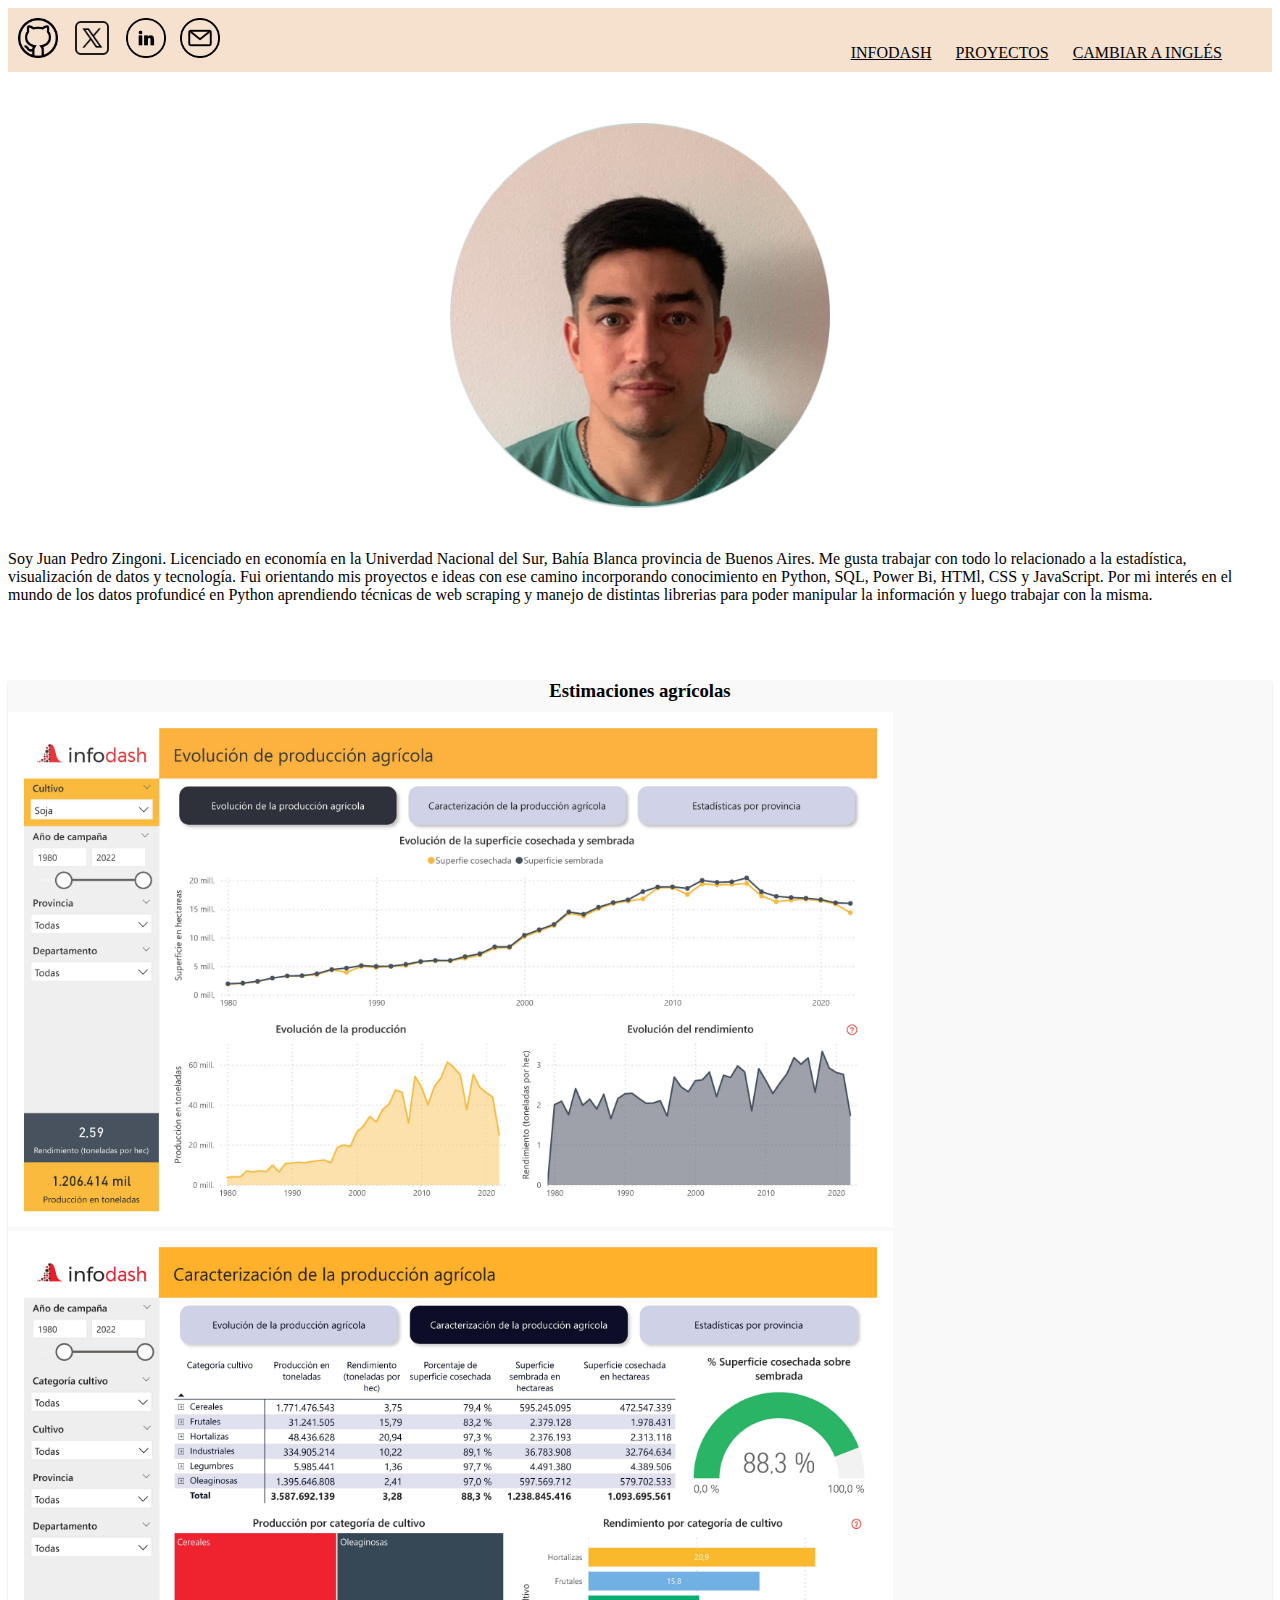
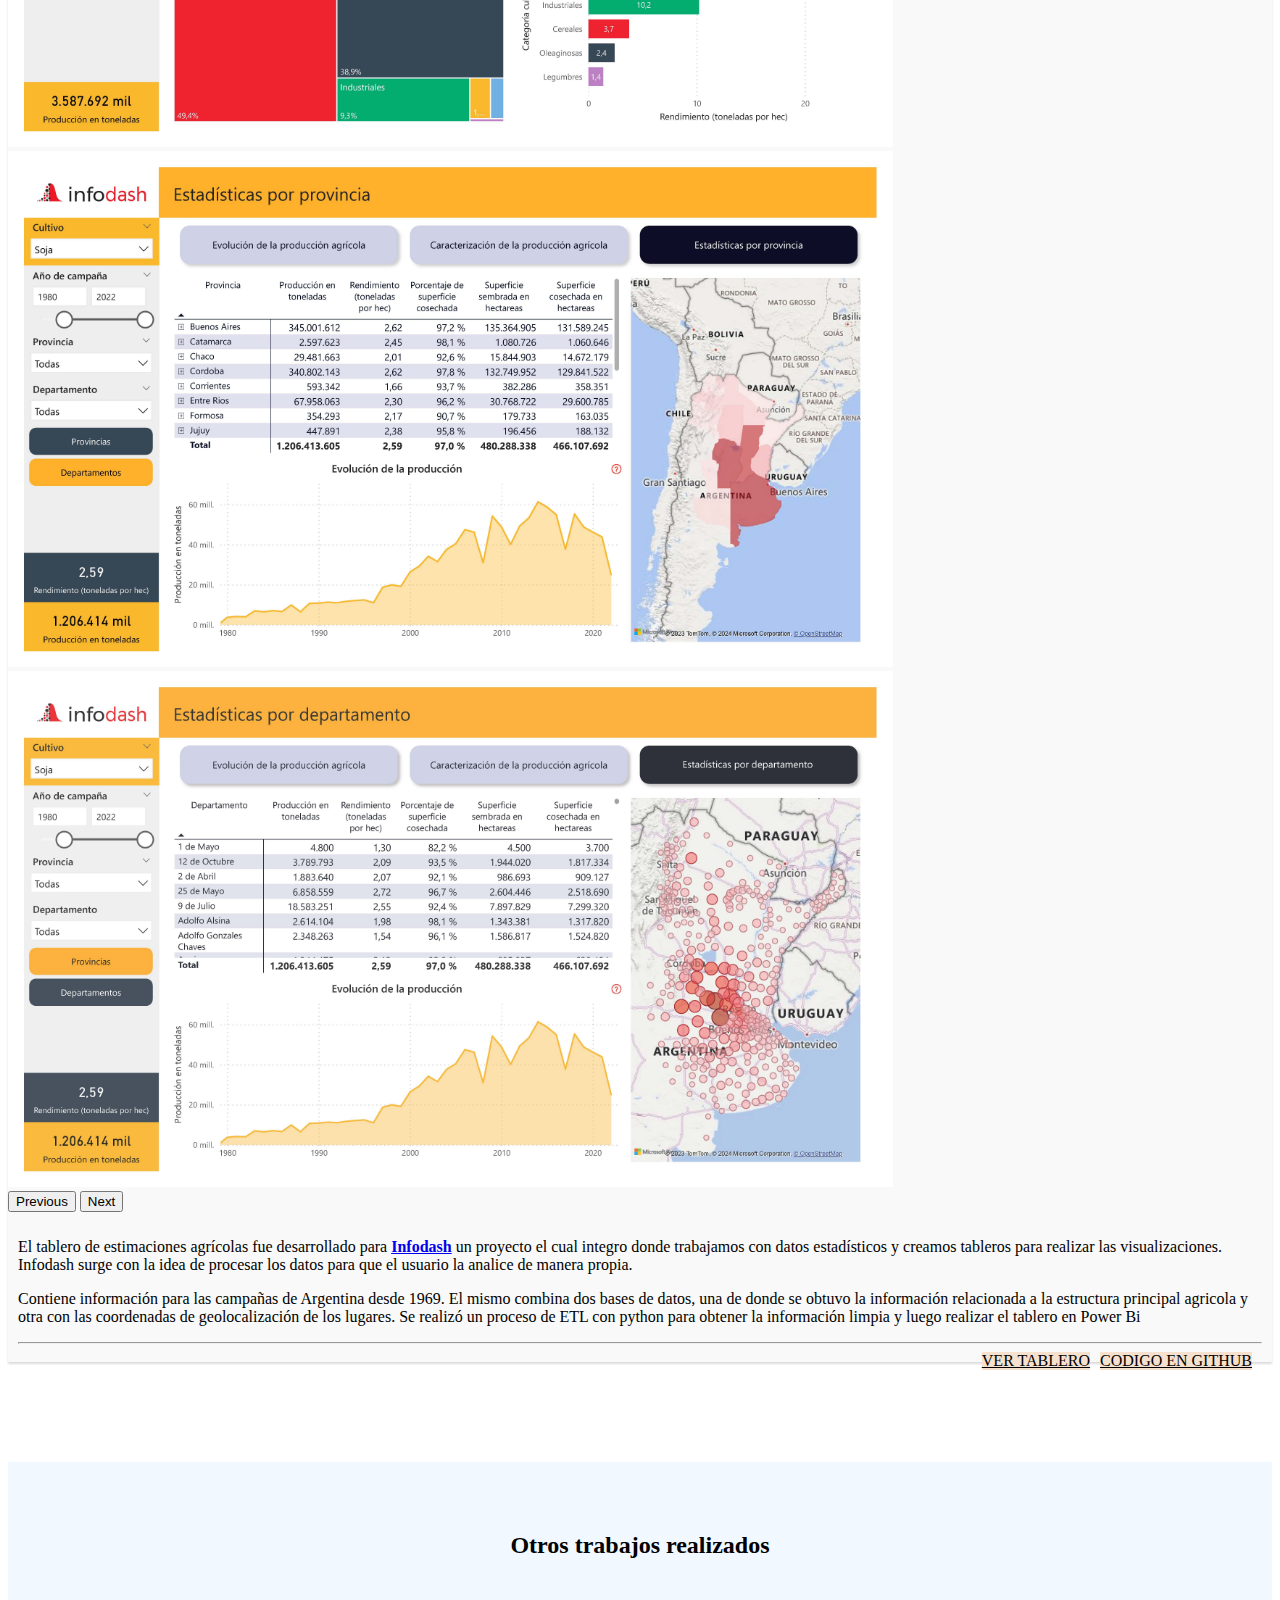
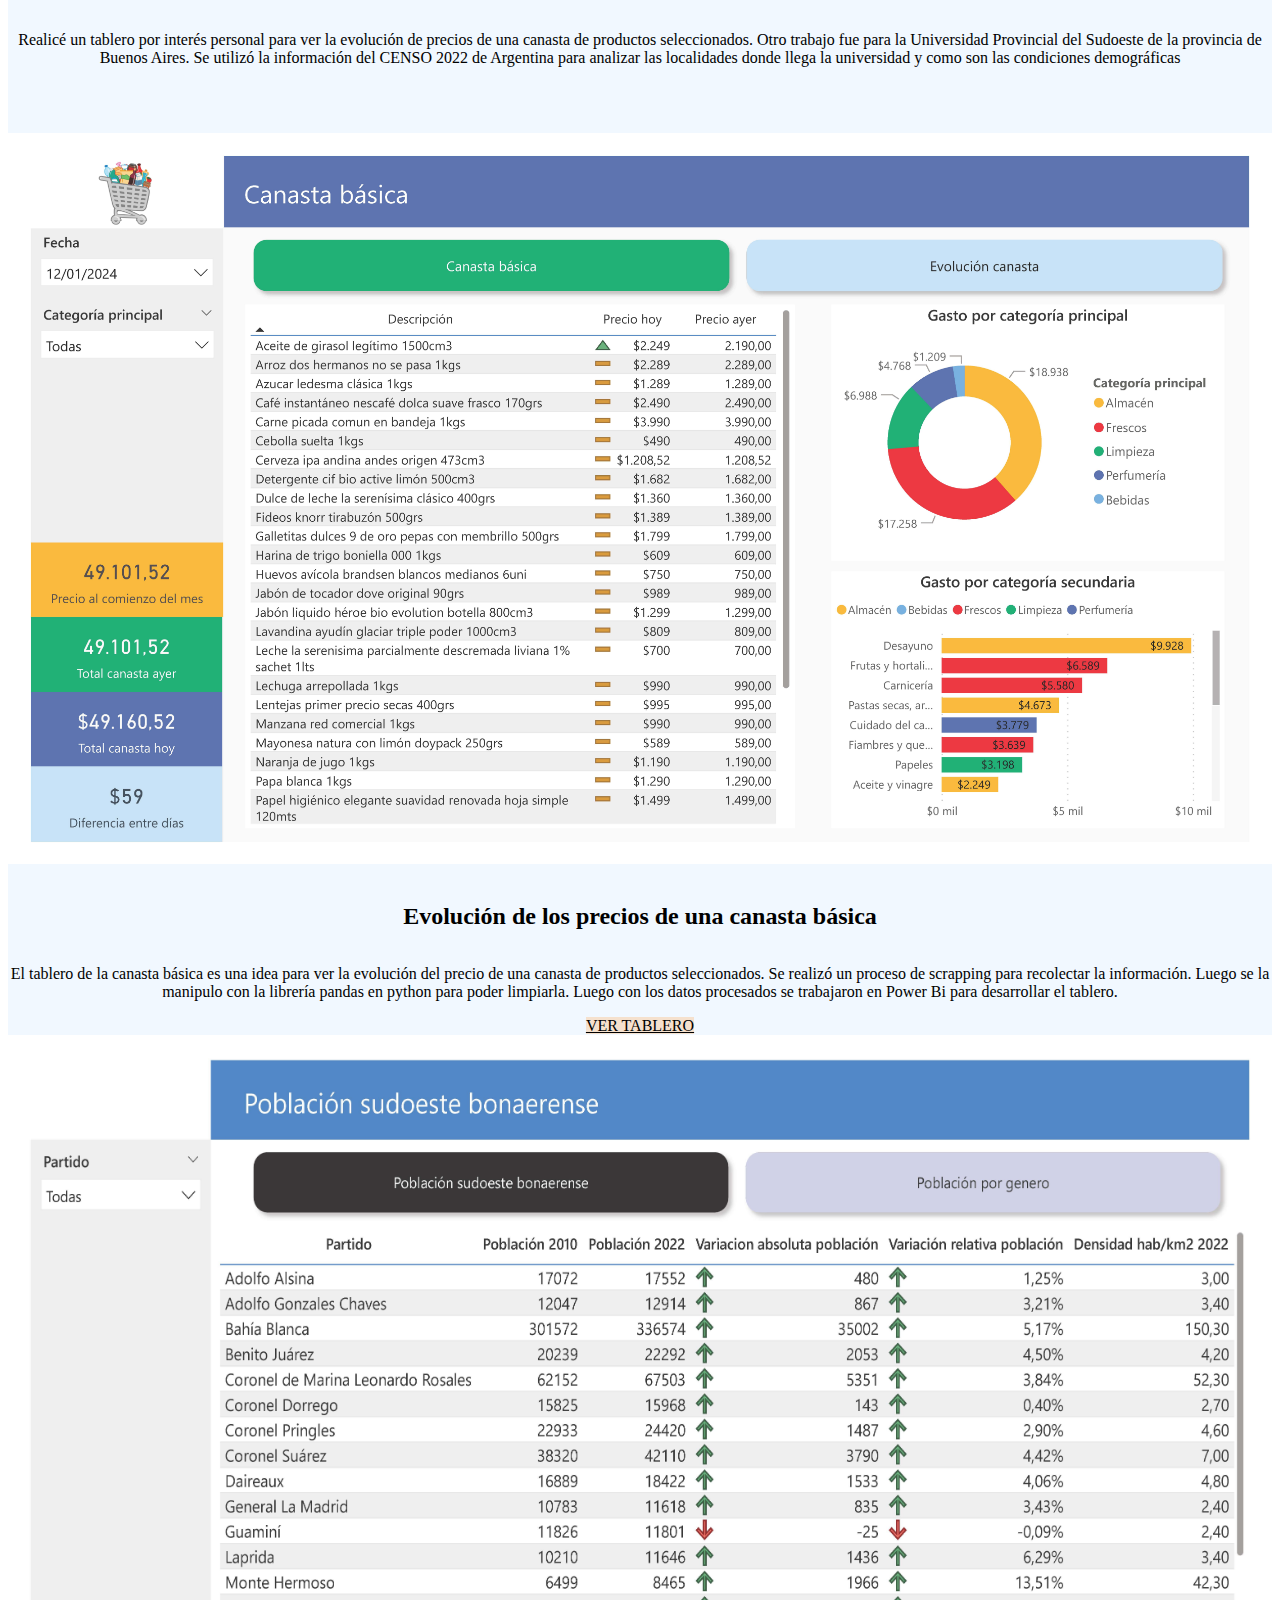
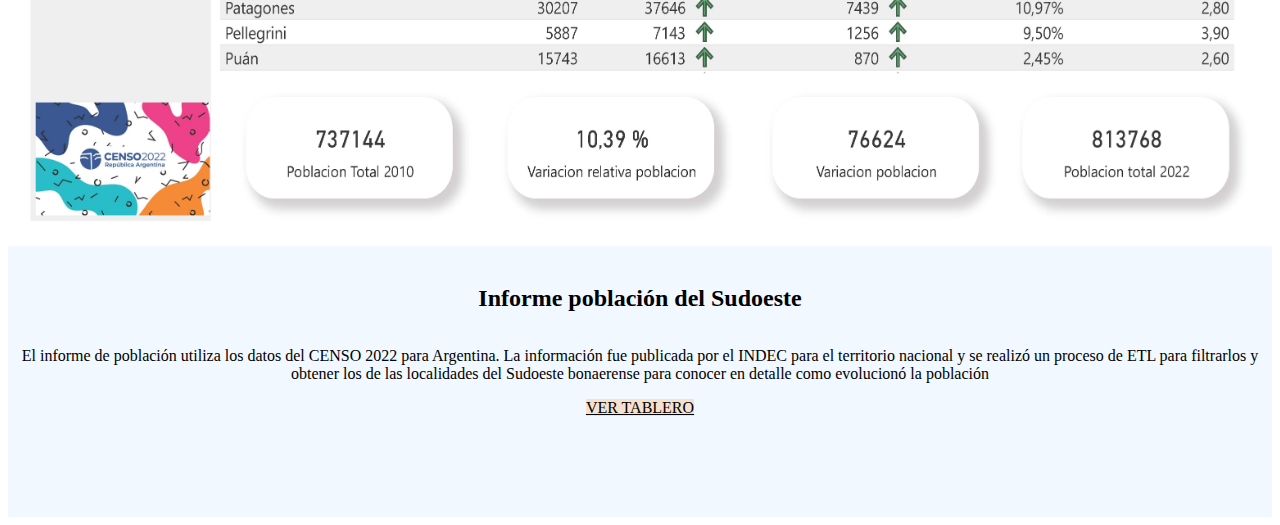
==== index_esp.html @ 74a15a11 "Add files via upload" ====
<!DOCTYPE html>
<html lang="es" id="espanol">
<head>
    <!-- Google tag (gtag.js) -->
    <script async src="https://www.googletagmanager.com/gtag/js?id=G-G495W50SDV"></script>
    <script>
        window.dataLayer = window.dataLayer || [];
        function gtag(){dataLayer.push(arguments);}
        gtag('js', new Date());
        gtag('config', 'G-G495W50SDV');
    </script>
    <meta charset="UTF-8">
    <meta http-equiv="X-UA-Compatible" content="IE=edge">
    <meta name="viewport" content="width=device-width, initial-scale=1.0, shrink-to-fit=no">
    <title>Portfolio personal</title>
    <!-- Se agrega un icono a la pestaña del navegador -->
    <link rel="shortcut icon" href="/images/wizards.png" sizes="32x32">
    <!-- metatags con información personal -->
    
    <meta name="description" content="Pagina personal"></meta>
    <meta name="keywords" content="html, css, portfolio, link tree">
    <meta name="author" content="Juan Pedro Zingoni. juanzingoni@gmail.com">
    <meta name="copyright" content="Página de contacto versión link tree para movil 2023">

    <!-- Metatags facebook -->

    <meta property="og:title" content="Página de contacto 2023">
    <meta property="og:description" content="Página de contacto versión para movil 2023">
    <meta property="og:type" content="Website">
    <meta property="og:image" content="/images/preview.png">
    <meta property="og:url" content="https://jpzingoni.github.io">

    <!-- Metatags Twitter -->
    <meta name= "twitter:card" content="summary_large_image">
    <meta name= "twitter:site" content="@jpzingoni">
    <meta name= "twitter:url" content="https://jpzingoni.github.io">
    <meta name= "twitter:title" content="Página de contacto 2023">
    <meta name= "twitter:description" content="Página de contacto personal para movil 2023">
    <meta name= "twitter:image" content="https://raw.githubusercontent.com/jpzingoni/jpzingoni.github.io/main/images/preview2.png">

    <link href="https://cdn.jsdelivr.net/npm/bootstrap@5.3.0-alpha1/dist/css/bootstrap.min.css" rel="stylesheet" integrity="sha384-GLhlTQ8iRABdZLl6O3oVMWSktQOp6b7In1Zl3/Jr59b6EGGoI1aFkw7cmDA6j6gD" crossorigin="anonymous">
    <link rel="stylesheet" href="https://cdnjs.cloudflare.com/ajax/libs/font-awesome/6.2.1/css/all.min.css" integrity="sha512-MV7K8+y+gLIBoVD59lQIYicR65iaqukzvf/nwasF0nqhPay5w/9lJmVM2hMDcnK1OnMGCdVK+iQrJ7lzPJQd1w==" crossorigin="anonymous" referrerpolicy="no-referrer" />

    <link rel="stylesheet" href="/css/style.css">
</head>
<body>

    <header>
        <nav>
            <a href="https://github.com/jpzingoni" target="_blank"><img src="images/github-icon.png" alt="github icon" class="logo"></a>
            <a href="https://twitter.com/JPZingoni" target="_blank"><img src="images/tw-icon.png" alt="twitter icon" class="logo"></a>
            <a href="https://www.linkedin.com/in/juan-pedro-zingoni/" target="_blank"><img src="images/ln-icon.png" alt="linkein icon" class="logo"></a>
            <a href="mailto:juanzingoni@gmail.com"> <img src="/images/email-icon.png" alt="email icon" class="logo"/> </a>
            <ul>
                <li><a href="https://infodash.org/" target="_blank">Infodash</a></li>
                <li><a href="#tableros">Proyectos</a></li>
                <li><a id="changelang">Cambiar a inglés</a></li>
            </ul>
        </nav>
    </header>
    <section class="descripcion espacios">
        <div class="container">
            <div>
                <div class="col-md-12 col-sm-6 centrado" id="profile-pic-container">
                    <img src="images/profilepic.png" class= "img-fluid" id="profile-pic"alt="profile-image">
                </div>
            </div>
            <div class="row">
                <div class="col-md-2"></div>
                    <div class="col-md-8">
                        <p>Soy Juan Pedro Zingoni. Licenciado en economía en la Univerdad Nacional del Sur, Bahía Blanca provincia de Buenos Aires. Me gusta trabajar con todo lo relacionado a la estadística, visualización de datos y tecnología. Fui orientando mis proyectos e ideas con ese camino incorporando conocimiento en Python, SQL, Power Bi, HTMl, CSS y JavaScript. Por mi interés en el mundo de los datos profundicé en Python aprendiendo técnicas de web scraping y manejo de distintas librerias para poder manipular la información y luego trabajar con la misma.</p>
                    </div>
            </div>
            <div class="row espacios">
                <div class="col">
                    <div class="card">
                        <h3 id="titulo-tablero">Estimaciones agrícolas</h3>
                        <div id="carouselExample" class="carousel slide">
                            <div class="carousel-inner">
                                <div class="carousel-item active text-center">
                                    <img src="/images/estimacionesAgricolas_01.jpg" class="pico img-fluid mx-auto" alt="dashboard preview agriculture 01">
                                </div>
                                <div class="carousel-item text-center">
                                    <img src="/images/estimacionesAgricolas_02.jpg" class=" img-fluid mx-auto pico" alt="dashboard preview agriculture 02">
                                </div>
                                <div class="carousel-item text-center">
                                    <img src="/images/estimacionesAgricolas_03.jpg" class=" img-fluid mx-auto pico" alt="dashboard preview agriculture 03">
                                </div>
                                <div class="carousel-item text-center">
                                    <img src="/images/estimacionesAgricolas_04.jpg" class=" img-fluid mx-auto pico" alt="dashboard preview agriculture 03">
                                </div>
                            </div>
                            <button class="carousel-control-prev control-carrusel" type="button" data-bs-target="#carouselExample" data-bs-slide="prev">
                                <span class="carousel-control-prev-icon" aria-hidden="true"></span>
                                <span class="visually-hidden">Previous</span>
                            </button>
                            <button class="carousel-control-next control-carrusel" type="button" data-bs-target="#carouselExample" data-bs-slide="next">
                                <span class="carousel-control-next-icon" aria-hidden="true"></span>
                                <span class="visually-hidden">Next</span>
                            </button>
                        </div>
                        <div class="content">
                            <p>El tablero de estimaciones agrícolas fue desarrollado para <a href="https://infodash.org/" target="_blank"><b>Infodash</b></a> un proyecto el cual integro donde trabajamos con datos estadísticos y creamos tableros para realizar las visualizaciones. Infodash surge con la idea de procesar los datos para que el usuario la analice de manera propia.
                            </p>
                            <p>Contiene información para las campañas de Argentina desde 1969. El mismo combina dos bases de datos, una de donde se obtuvo la información relacionada a la estructura principal agricola y otra con las coordenadas de geolocalización de los lugares. Se realizó un proceso de ETL con python para obtener la información limpia y luego realizar el tablero en Power Bi</p>
                            <hr>
                            <a href="https://github.com/jpzingoni/ETL-para-datos-de-agricultura" class="btn btn-primary" target="_blank">CODIGO EN GITHUB</a>
                            <a href="https://app.powerbi.com/view?r=eyJrIjoiYjM2OWFhYTktZmNjYS00YzhhLTg3ZDEtOGU4ZTc5Njc4MGZmIiwidCI6IjMyZjlmODNkLTA2ODMtNDVkMC1hZDE3LTdjMGI5MTNhZmNiOCJ9" target="_blank" class="btn btn-primary">VER TABLERO</a>
                        </div>
                    </div>
                </div>
            </div>
        </div>
    </section>

    <section id="trabajos-realizados" >
        <div class="container espacios" id="tableros">
            <div class="row">
                <div class="col-md-2"></div>
                <div class="col-md-8 centrado">
                    <h2>Otros trabajos realizados</h2>
                    <br>
                    <br>
                    <p>Realicé un tablero por interés personal para ver la evolución de precios de una canasta de productos seleccionados. Otro trabajo fue para la Universidad Provincial del Sudoeste de la provincia de Buenos Aires. Se utilizó la información del CENSO 2022 de Argentina para analizar las localidades donde llega la universidad y como son las condiciones demográficas</p>
                </div>
            </div>
            <div class="row espacios frases centrado align-items-center align-items-md-start">
                <div class="col-md-6 mb-4">
                    <img src="/images/canasta_basica.jpg" class="upso">
                    <h2>Evolución de los precios de una canasta básica</h2>
                    <p>El tablero de la canasta básica es una idea para ver la evolución del precio de una canasta de productos seleccionados. Se realizó un proceso de scrapping para recolectar la información. Luego se la manipulo con la librería pandas en python para poder limpiarla. Luego con los datos procesados se trabajaron en Power Bi para desarrollar el tablero.</p>
                    <a href="https://app.powerbi.com/view?r=eyJrIjoiZjkyMjk2ZGYtYWIwOS00ZmZmLTkyNmQtZGRhNWE1NGI5NDMwIiwidCI6IjMyZjlmODNkLTA2ODMtNDVkMC1hZDE3LTdjMGI5MTNhZmNiOCJ9" target="_blank" class="btn btn-primary">VER TABLERO</a>
                </div>
                <div class="col-md-6 mb-4">
                    <img src="/images/informe_censo.jpg" class="upso">
                    <h2>Informe población del Sudoeste</h2>
                    <p>El informe de población utiliza los datos del CENSO 2022 para Argentina. La información fue publicada por el INDEC para el territorio nacional y se realizó un proceso de ETL para filtrarlos y obtener los de las localidades del Sudoeste bonaerense para conocer en detalle como evolucionó la población </p>
                    <a href="https://app.powerbi.com/view?r=eyJrIjoiYmRkZGFjNDYtNmE4Ny00MzU0LWFjZDYtMjJhYzJkZGMxMjA0IiwidCI6IjMyZjlmODNkLTA2ODMtNDVkMC1hZDE3LTdjMGI5MTNhZmNiOCJ9" target="_blank" class="btn btn-primary">VER TABLERO</a>  
                </div>
            </div>
        </div>
    </section>


    <!-- <section>
        <div class="container" id="espacio-final">
        </div>
    </section> -->

    <script src="https://cdn.jsdelivr.net/npm/bootstrap@5.3.0-alpha1/dist/js/bootstrap.bundle.min.js" integrity="sha384-w76AqPfDkMBDXo30jS1Sgez6pr3x5MlQ1ZAGC+nuZB+EYdgRZgiwxhTBTkF7CXvN" crossorigin="anonymous"></script>
    <script src="src/sript.js"></script>
</body>
</html>
---- css/style.css ----
header{
    height: 64px;
    background-color: #f5e1ce;
    /* overflow: hidden; */
}

#logo-container{
    display: flex;
    width: 50%;
}
.logo{
    padding: 0px;
    width: 40px;
    margin-top: 10px;
    margin-left: 10px;
}

nav ul{
    float: right;
    margin-right: 20px;
    padding: 20px;
}

nav ul li{
    display: inline-block;
}

nav ul li a{
    padding: 10px;
    color: black;
    text-transform: uppercase !important;
    text-decoration: underline !important;
    cursor: pointer;
    
}

/* .splash{
    background: url(../images/moon-background.jpg) center center fixed;
    width: 100%;
    height: 100vh;
    background-size: cover;
    background-repeat: no-repeat;
}

.splash h1{
    background-color: black;
    color: aliceblue;
    display: inline-block;
    padding: 10px;
    font-size: 30px;
} */

.texto{
    margin-top: 40vh;
}

.centrado{
    text-align: center;
}

.espacios{
    padding-top: 50px;
    padding-bottom: 50px;
}

.splash .btn{
    background-color: #8BC34A;
    color: aliceblue;
}

#profile-pic-container{
    margin-bottom: 3%;
}

#profile-pic{
    width: 30%;
}

.card{
    background-color: #F9F9F9;
}

.content{
    padding: 10px;
}

#titulo-tablero{
    text-align: center;
    margin-top: 10px;
    margin-bottom: 10px;
}
.pic{
    display: flex;
    justify-content: center;
}

.pico{
    width: 70%;
    height: 45%;
}

.card{
    box-shadow: 0 2px 2px 0 rgba(0, 0, 0, 0.14)!important;
}

.card .btn{
    float: right;
    margin-right: 10px;
}

#trabajos-realizados{
    background-color: #f1f8ff;
}

#letritas i{
    color:#7C4DFF;
}

.btn-primary{
    color: black;
    background-color: #f5e1ce;
    border-color: #f5e1ce;
}

/* .pintadito{
    background-color: #999;
    padding: 2px;
    font-size: 30px;
    color: white;
} */

.frases i{
    font-size: 100px;
}

.frases h2{
    padding: 15px;
}

.d-block{
    height: 250px;
}

#espacio-final{
    padding-top: 20px;
    padding-bottom: 20px;
}

.carousel-control-prev-icon, .carousel-control-next-icon {
    filter: invert(100%);
}

.upso{
    width: 100%;
    height: 60%;
}
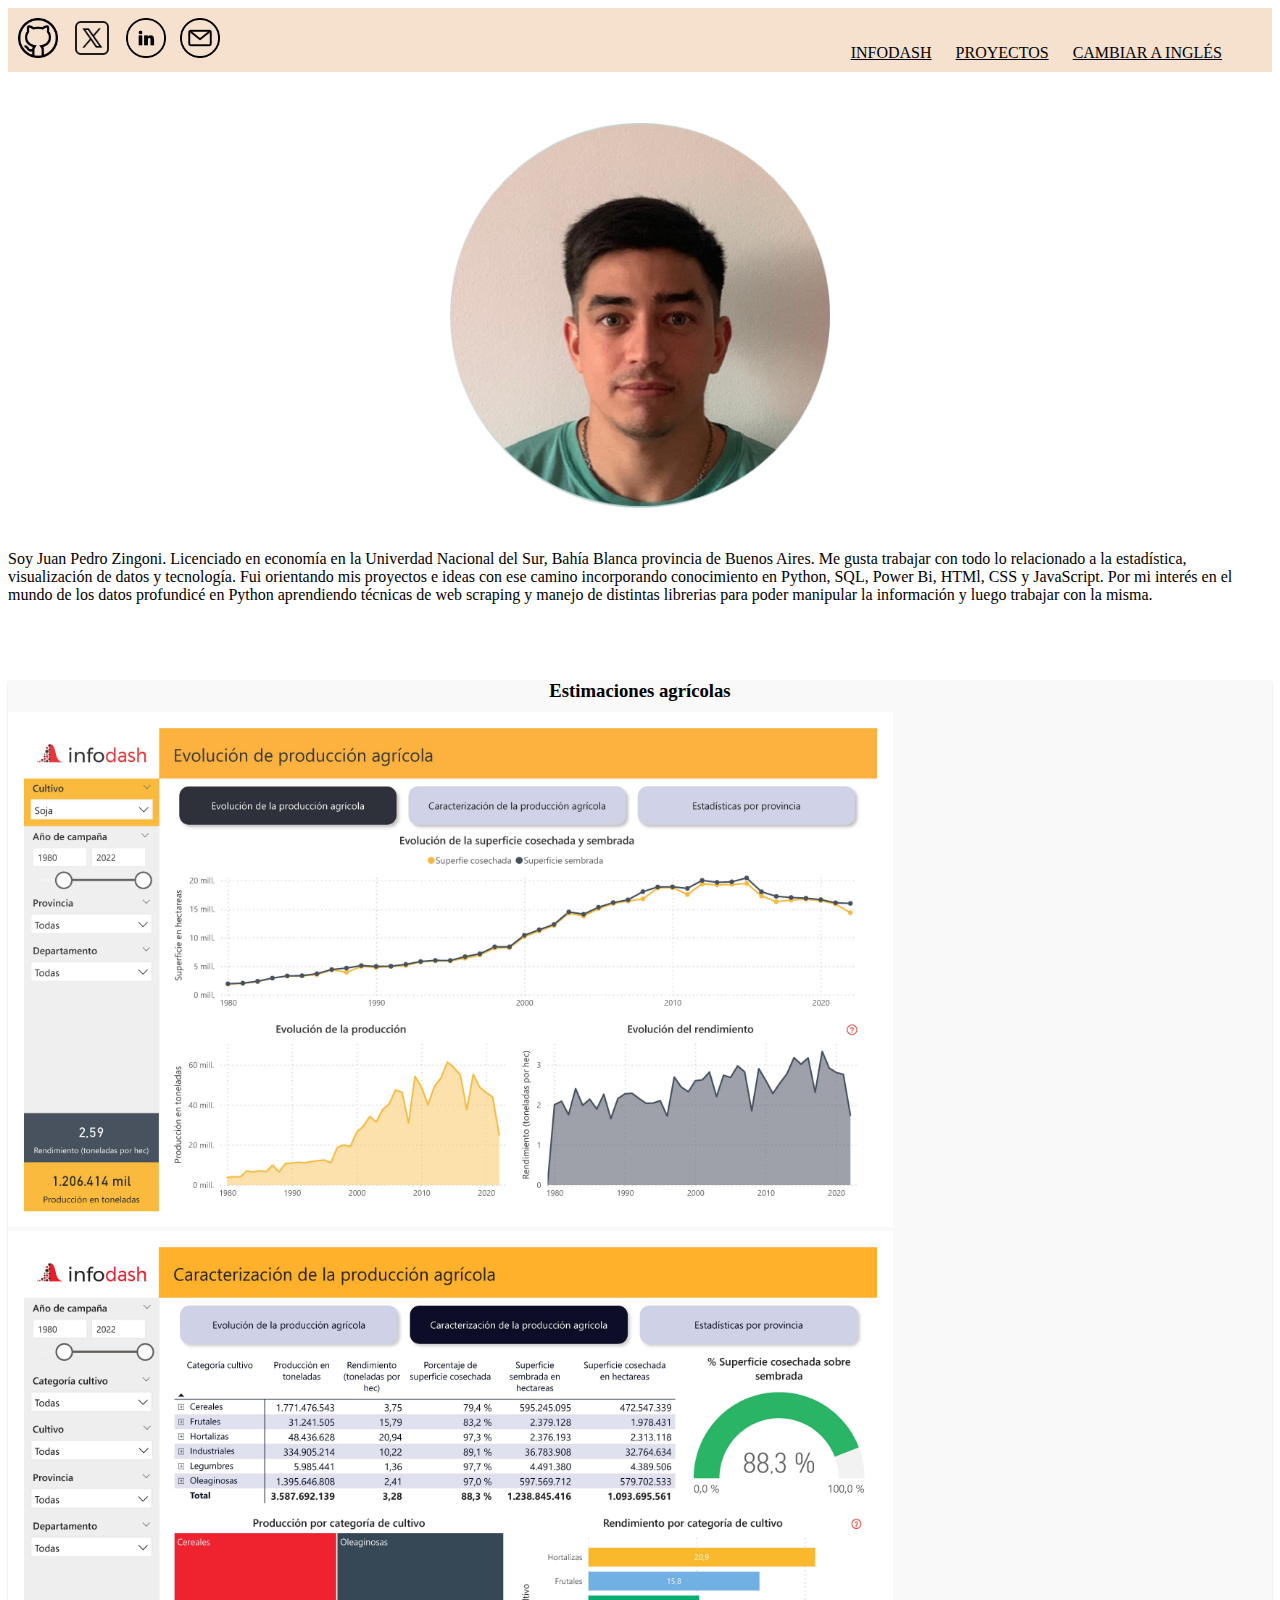
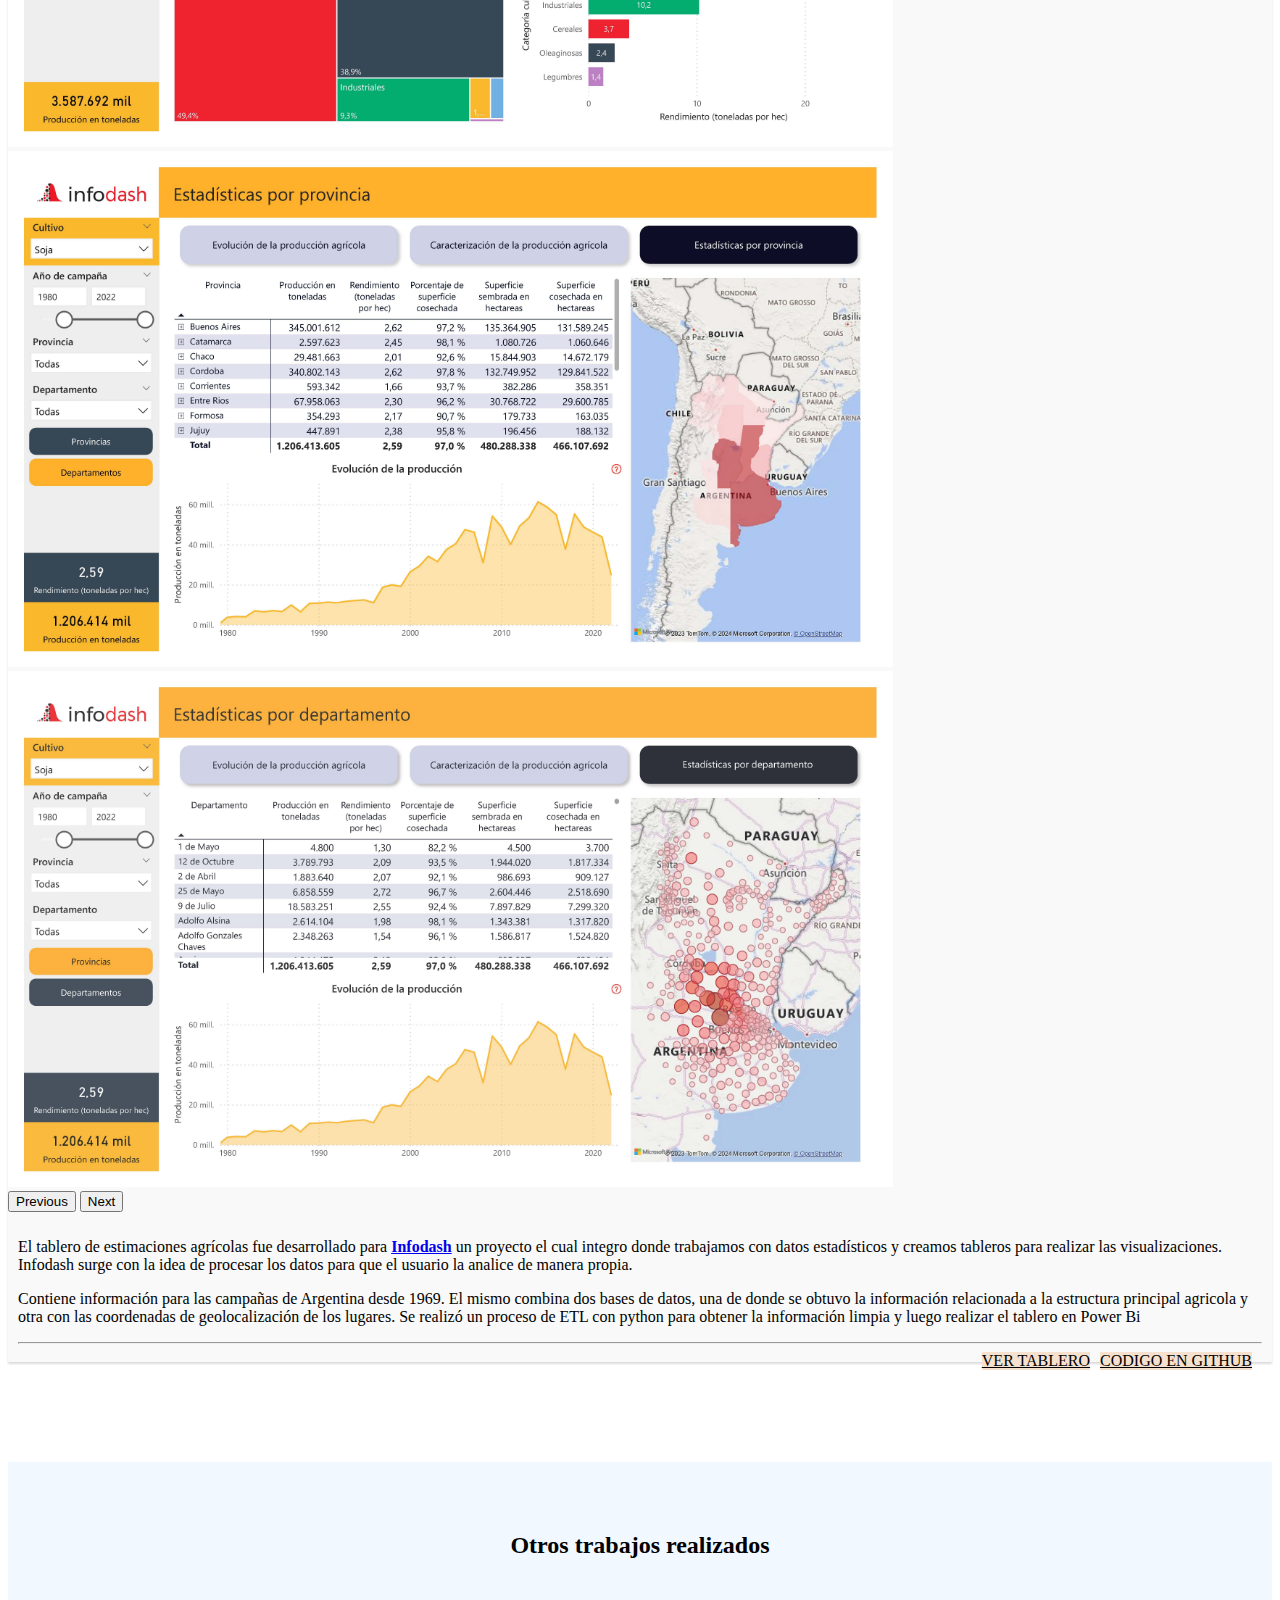
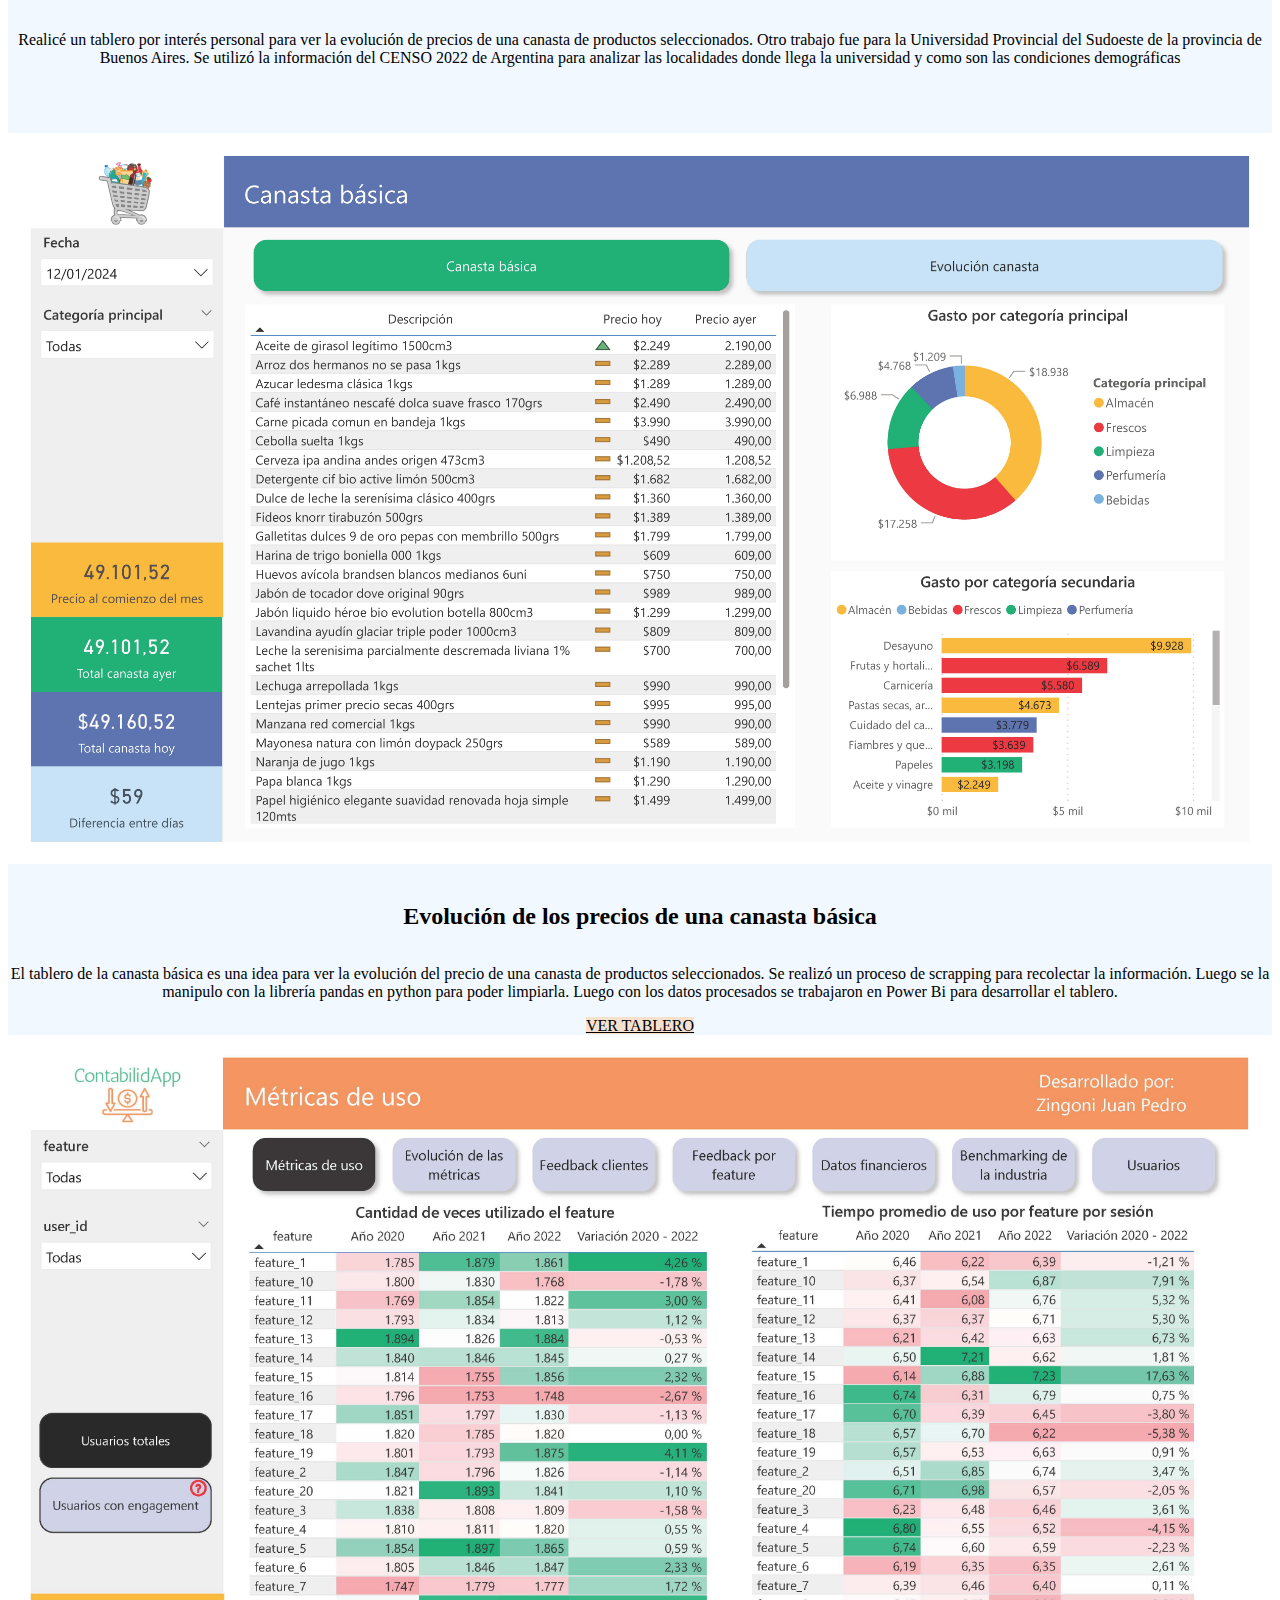
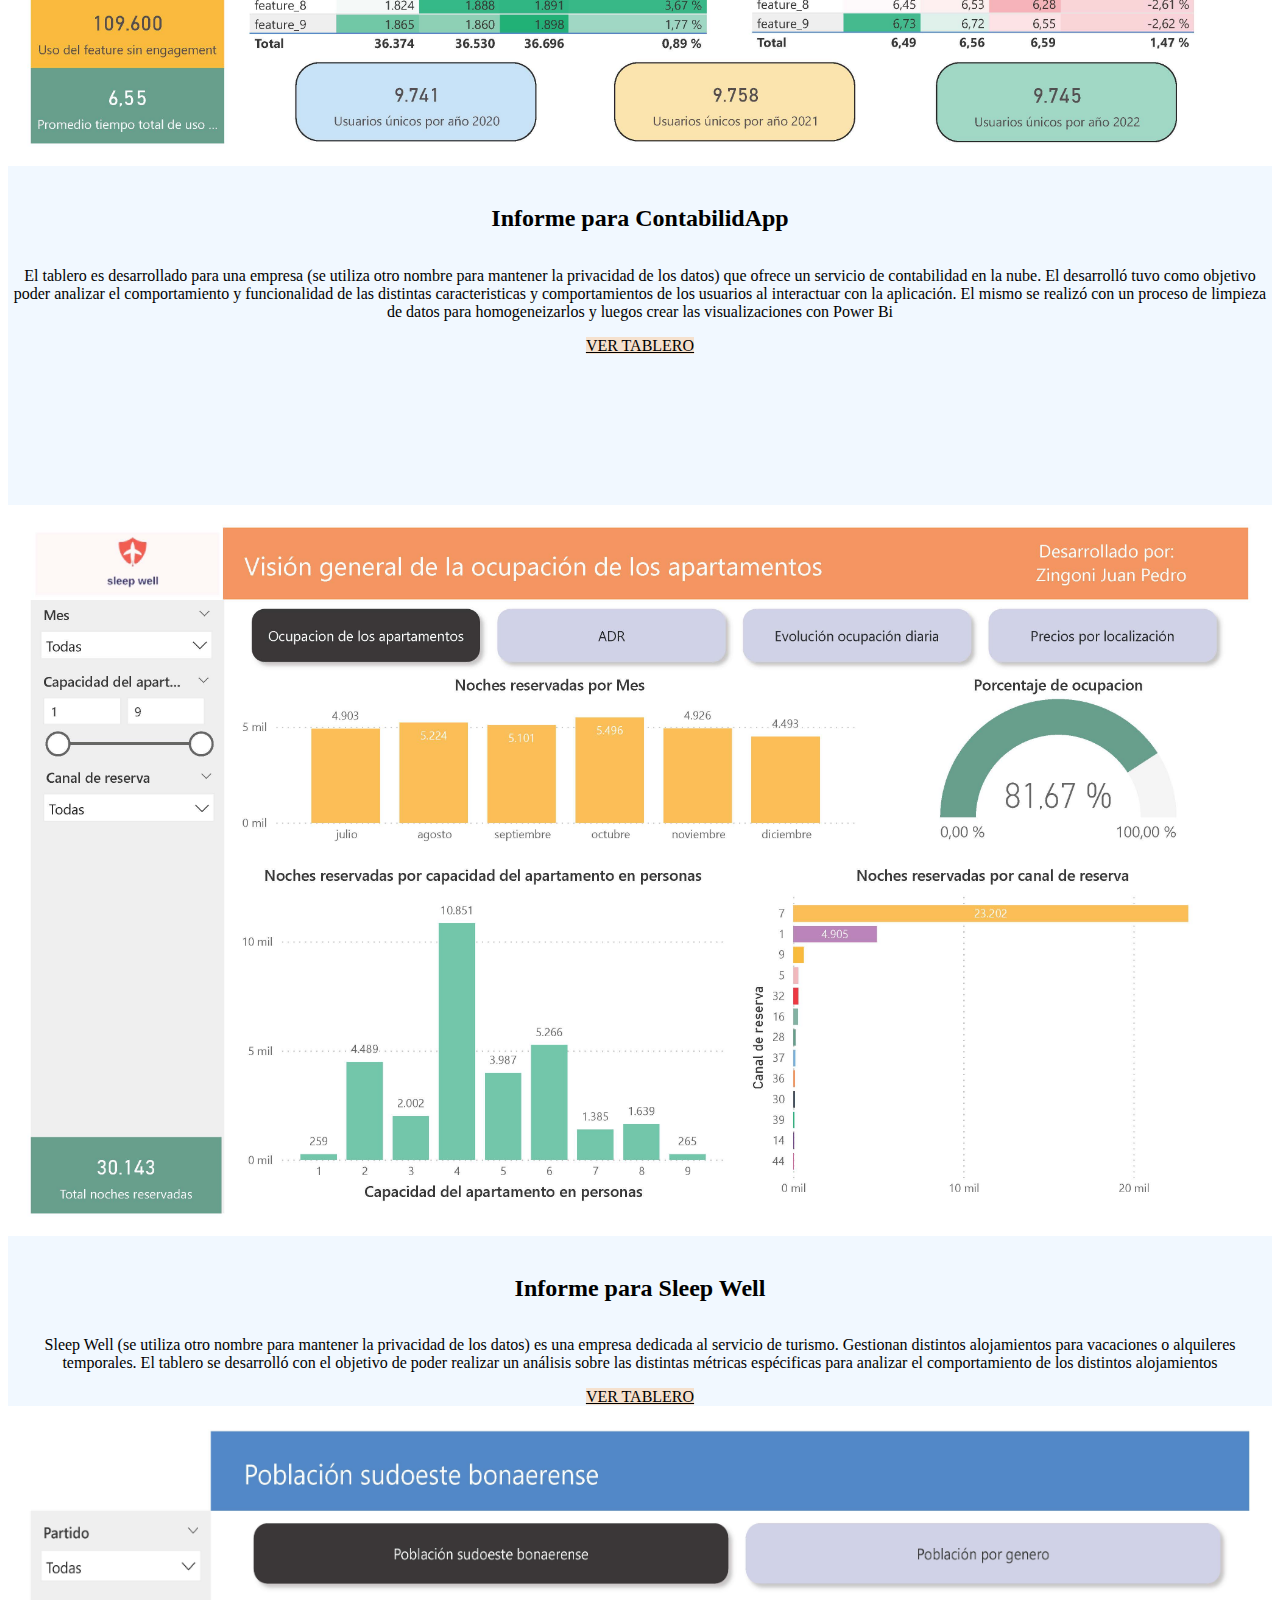
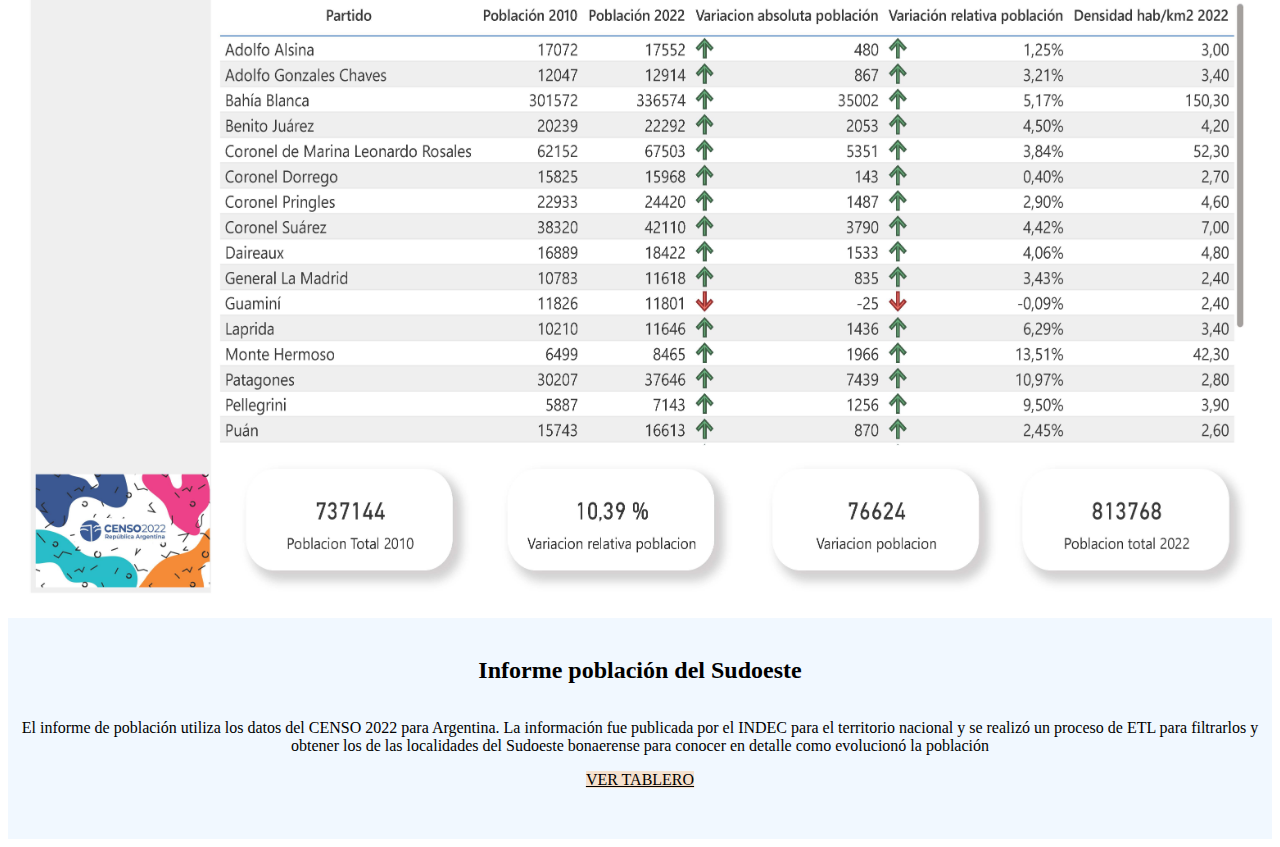
==== commit e5b5a5bd: "Se midifican tableros" ====
--- a/index_esp.html
+++ b/index_esp.html
@@ -132,6 +132,22 @@
                     <a href="https://app.powerbi.com/view?r=eyJrIjoiZjkyMjk2ZGYtYWIwOS00ZmZmLTkyNmQtZGRhNWE1NGI5NDMwIiwidCI6IjMyZjlmODNkLTA2ODMtNDVkMC1hZDE3LTdjMGI5MTNhZmNiOCJ9" target="_blank" class="btn btn-primary">VER TABLERO</a>
                 </div>
                 <div class="col-md-6 mb-4">
+                    <img src="/images/contabilidad_app.jpg" class="upso">
+                    <h2>Informe para ContabilidApp</h2>
+                    <p>El tablero es desarrollado para una empresa (se utiliza otro nombre para mantener la privacidad de los datos) que ofrece un servicio de contabilidad en la nube. El desarrolló tuvo como objetivo poder analizar el comportamiento y funcionalidad de las distintas caracteristicas y comportamientos de los usuarios al interactuar con la aplicación. El mismo se realizó con un proceso de limpieza de datos para homogeneizarlos y luegos crear las visualizaciones con Power Bi </p>
+                    <a href="https://app.powerbi.com/view?r=eyJrIjoiYTVjNGJkY2YtODNkOC00YTYzLTlkNzQtYzkzMWViYTMzZDdiIiwidCI6IjMyZjlmODNkLTA2ODMtNDVkMC1hZDE3LTdjMGI5MTNhZmNiOCJ9" target="_blank" class="btn btn-primary">VER TABLERO</a>  
+                </div>
+            </div>
+        </div>
+        <div class="container" id="tableros">
+            <div class="row espacios frases centrado align-items-center align-items-md-start">
+                <div class="col-md-6 mb-4">
+                    <img src="/images/informe_sleep_well.jpg" class="upso">
+                    <h2>Informe para Sleep Well</h2>
+                    <p>Sleep Well (se utiliza otro nombre para mantener la privacidad de los datos) es una empresa dedicada al servicio de turismo. Gestionan distintos alojamientos para vacaciones o alquileres temporales. El tablero se desarrolló con el objetivo de poder realizar un análisis sobre las distintas métricas espécificas para analizar el comportamiento de los distintos alojamientos</p>
+                    <a href="https://app.powerbi.com/view?r=eyJrIjoiZGMwNzQ4MTctYzhlOC00ZGQ4LWFmNDAtM2RiMjNlYTY0ZGZmIiwidCI6IjMyZjlmODNkLTA2ODMtNDVkMC1hZDE3LTdjMGI5MTNhZmNiOCJ9" target="_blank" class="btn btn-primary">VER TABLERO</a>
+                </div>
+                <div class="col-md-6 mb-4">
                     <img src="/images/informe_censo.jpg" class="upso">
                     <h2>Informe población del Sudoeste</h2>
                     <p>El informe de población utiliza los datos del CENSO 2022 para Argentina. La información fue publicada por el INDEC para el territorio nacional y se realizó un proceso de ETL para filtrarlos y obtener los de las localidades del Sudoeste bonaerense para conocer en detalle como evolucionó la población </p>
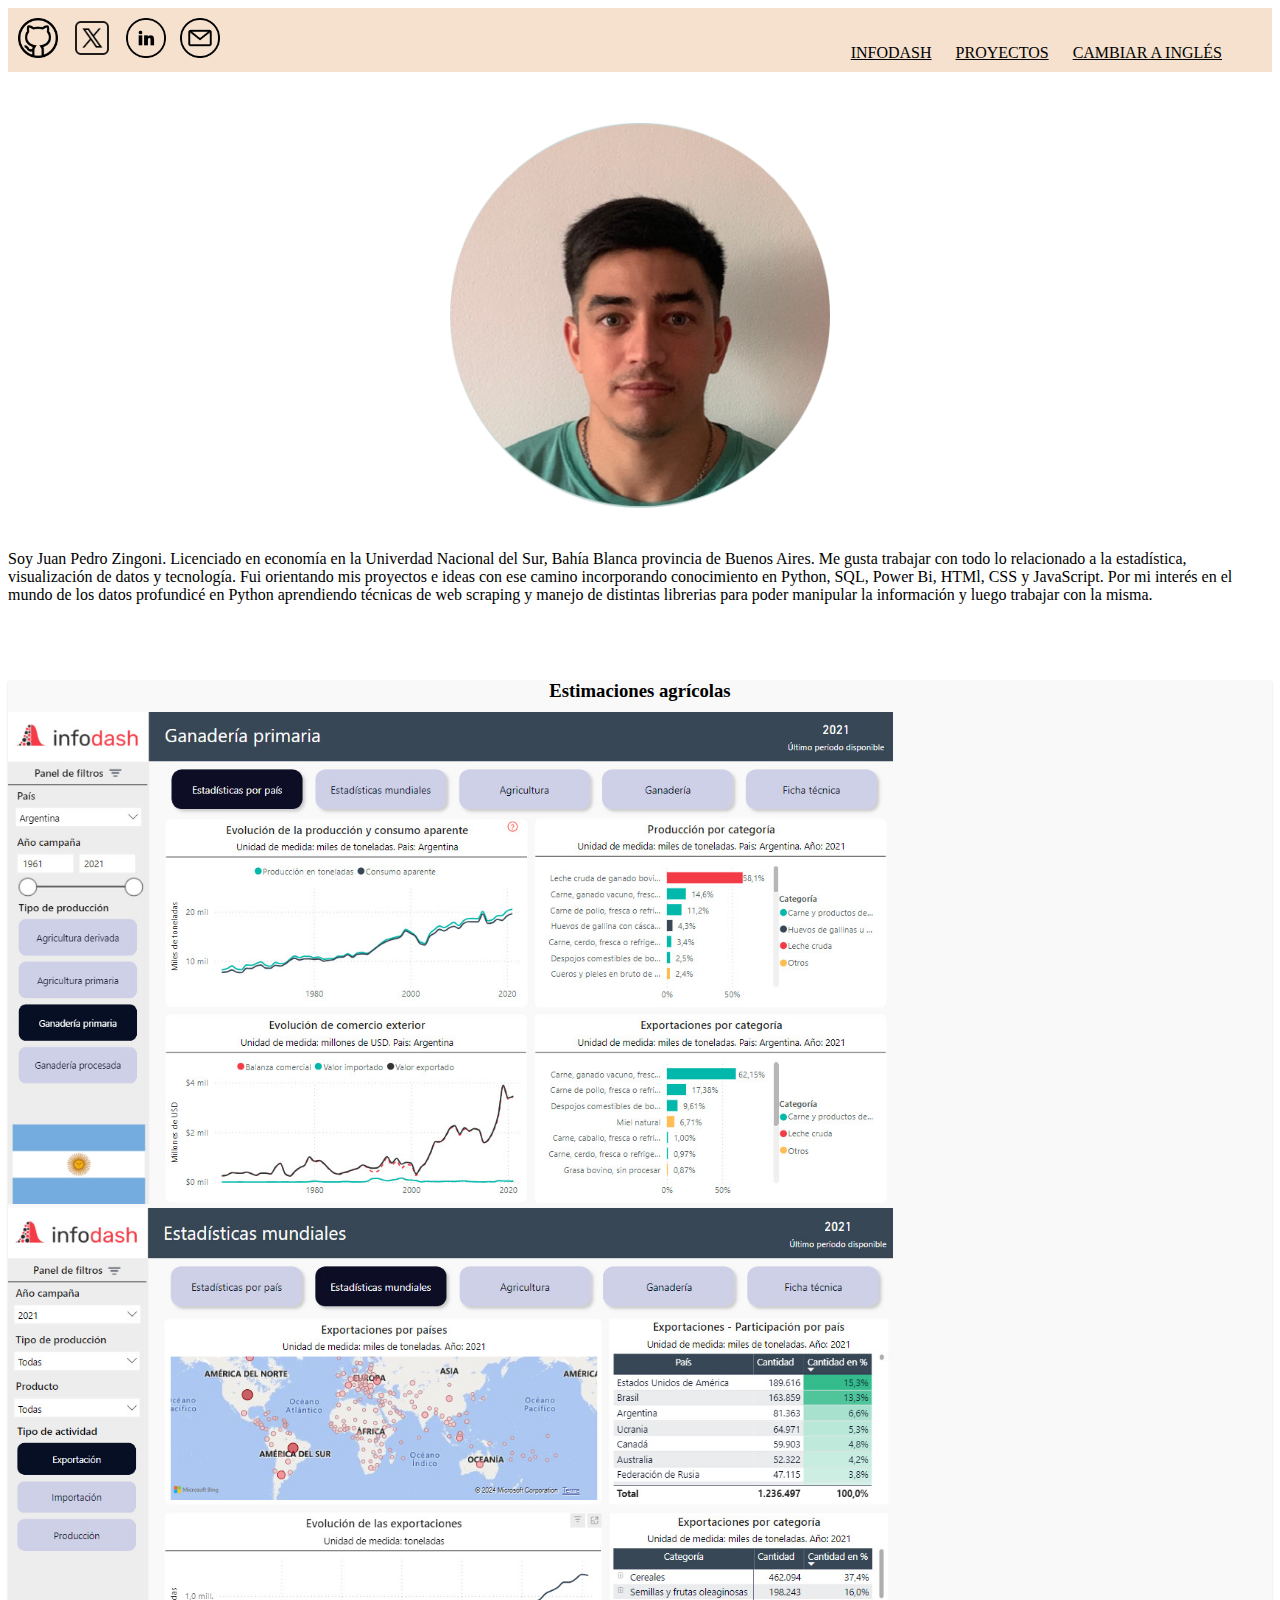
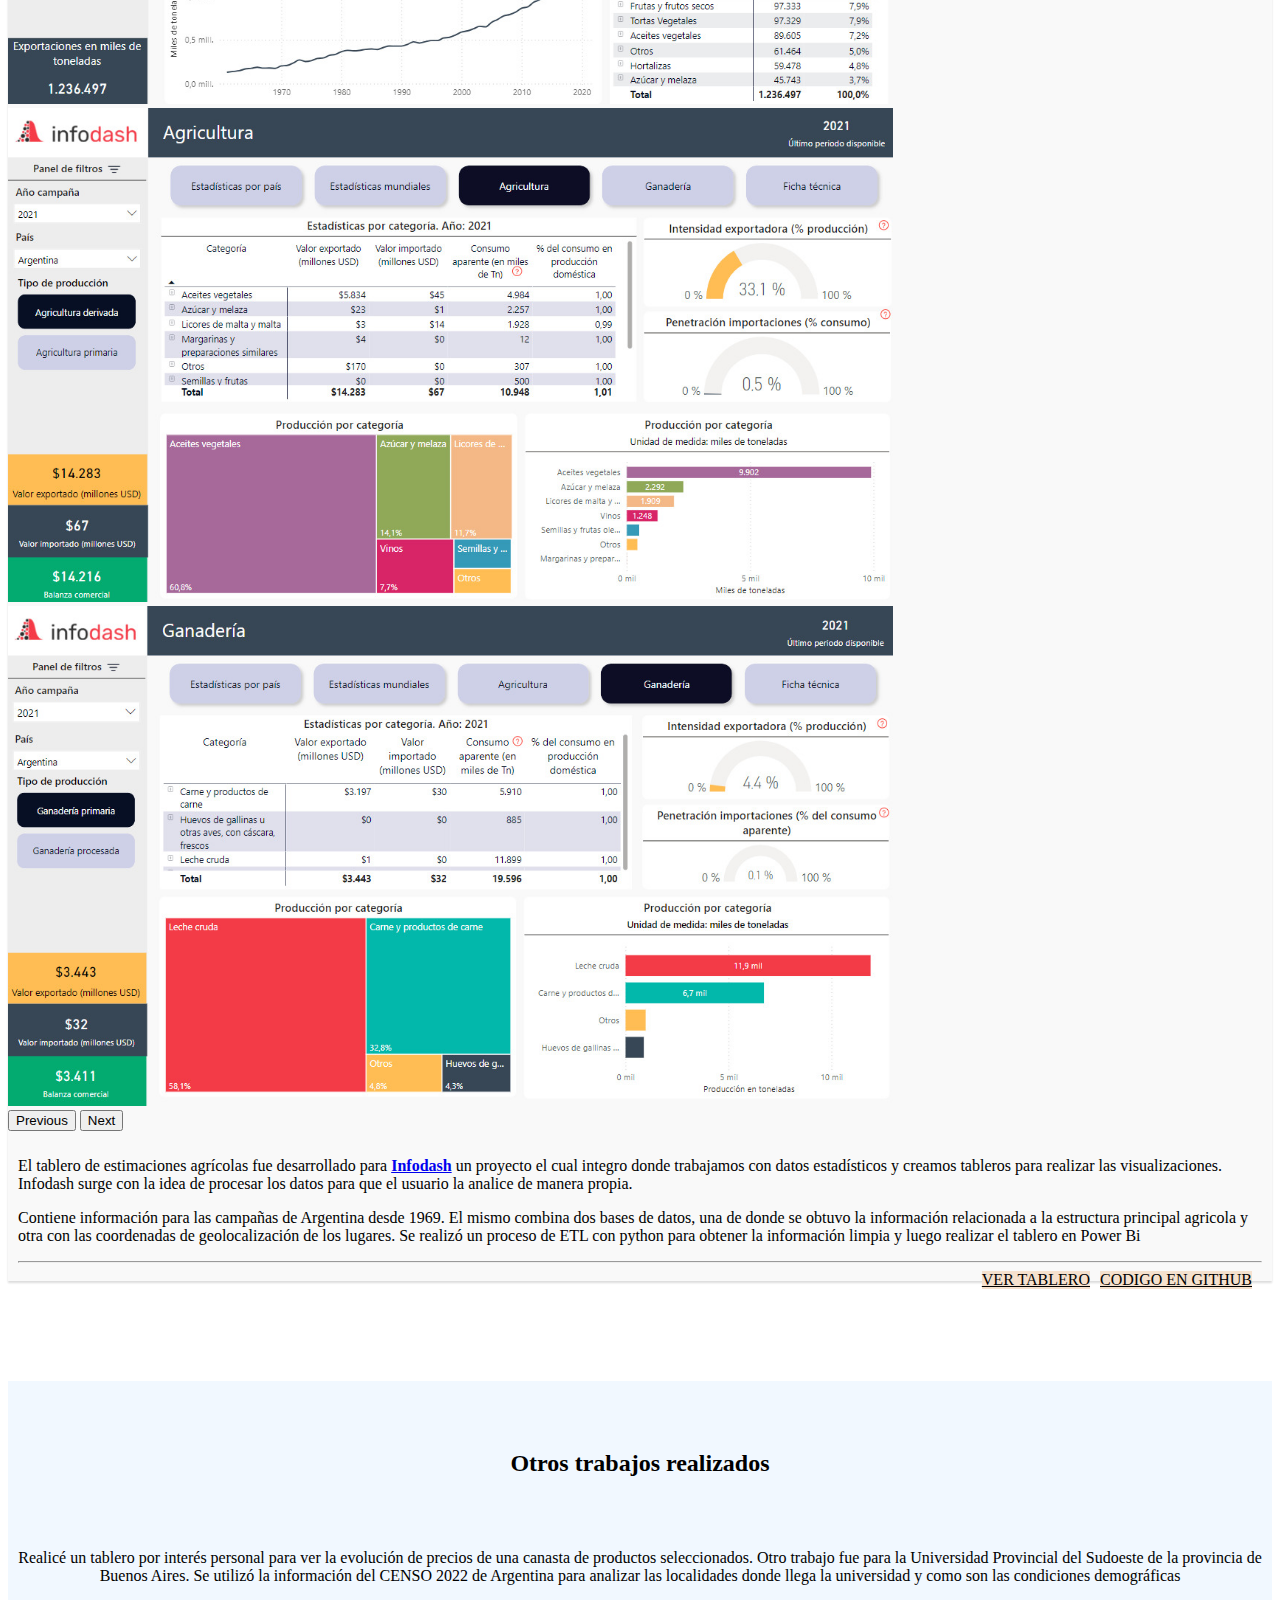
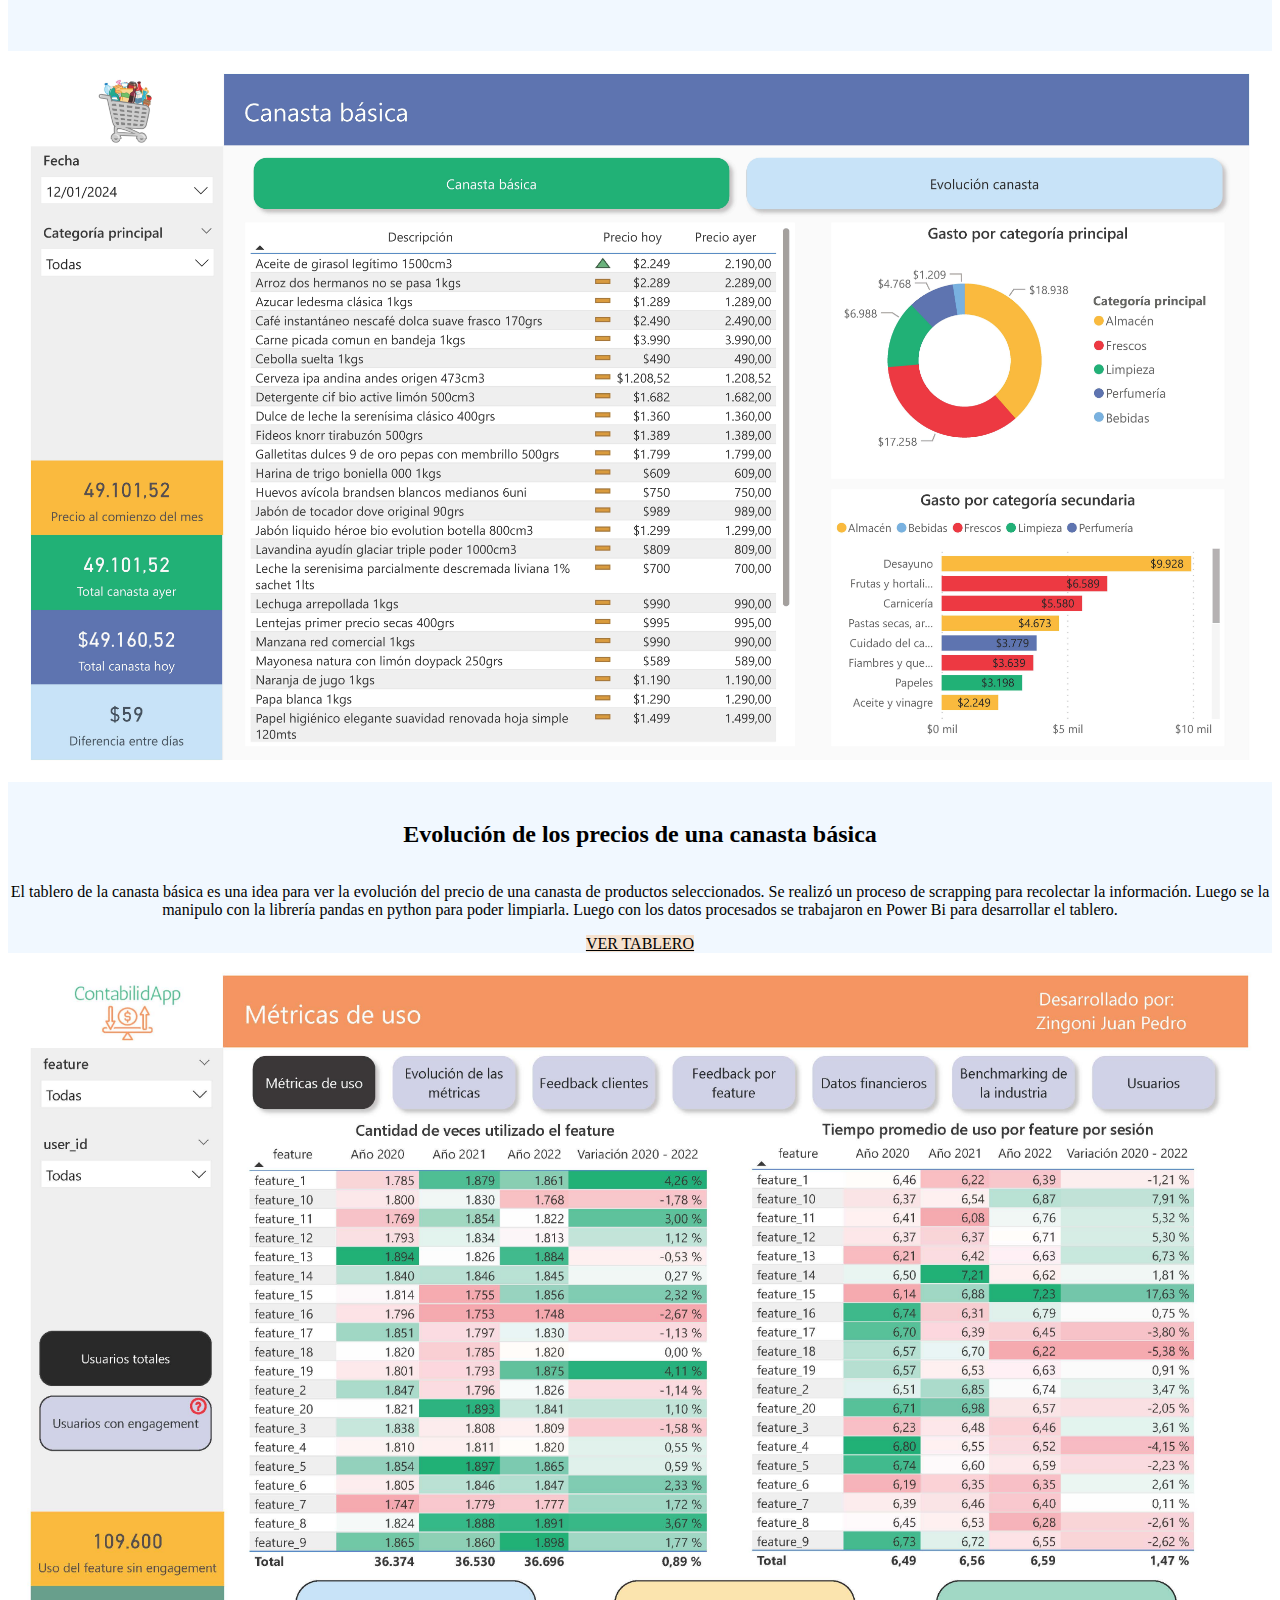
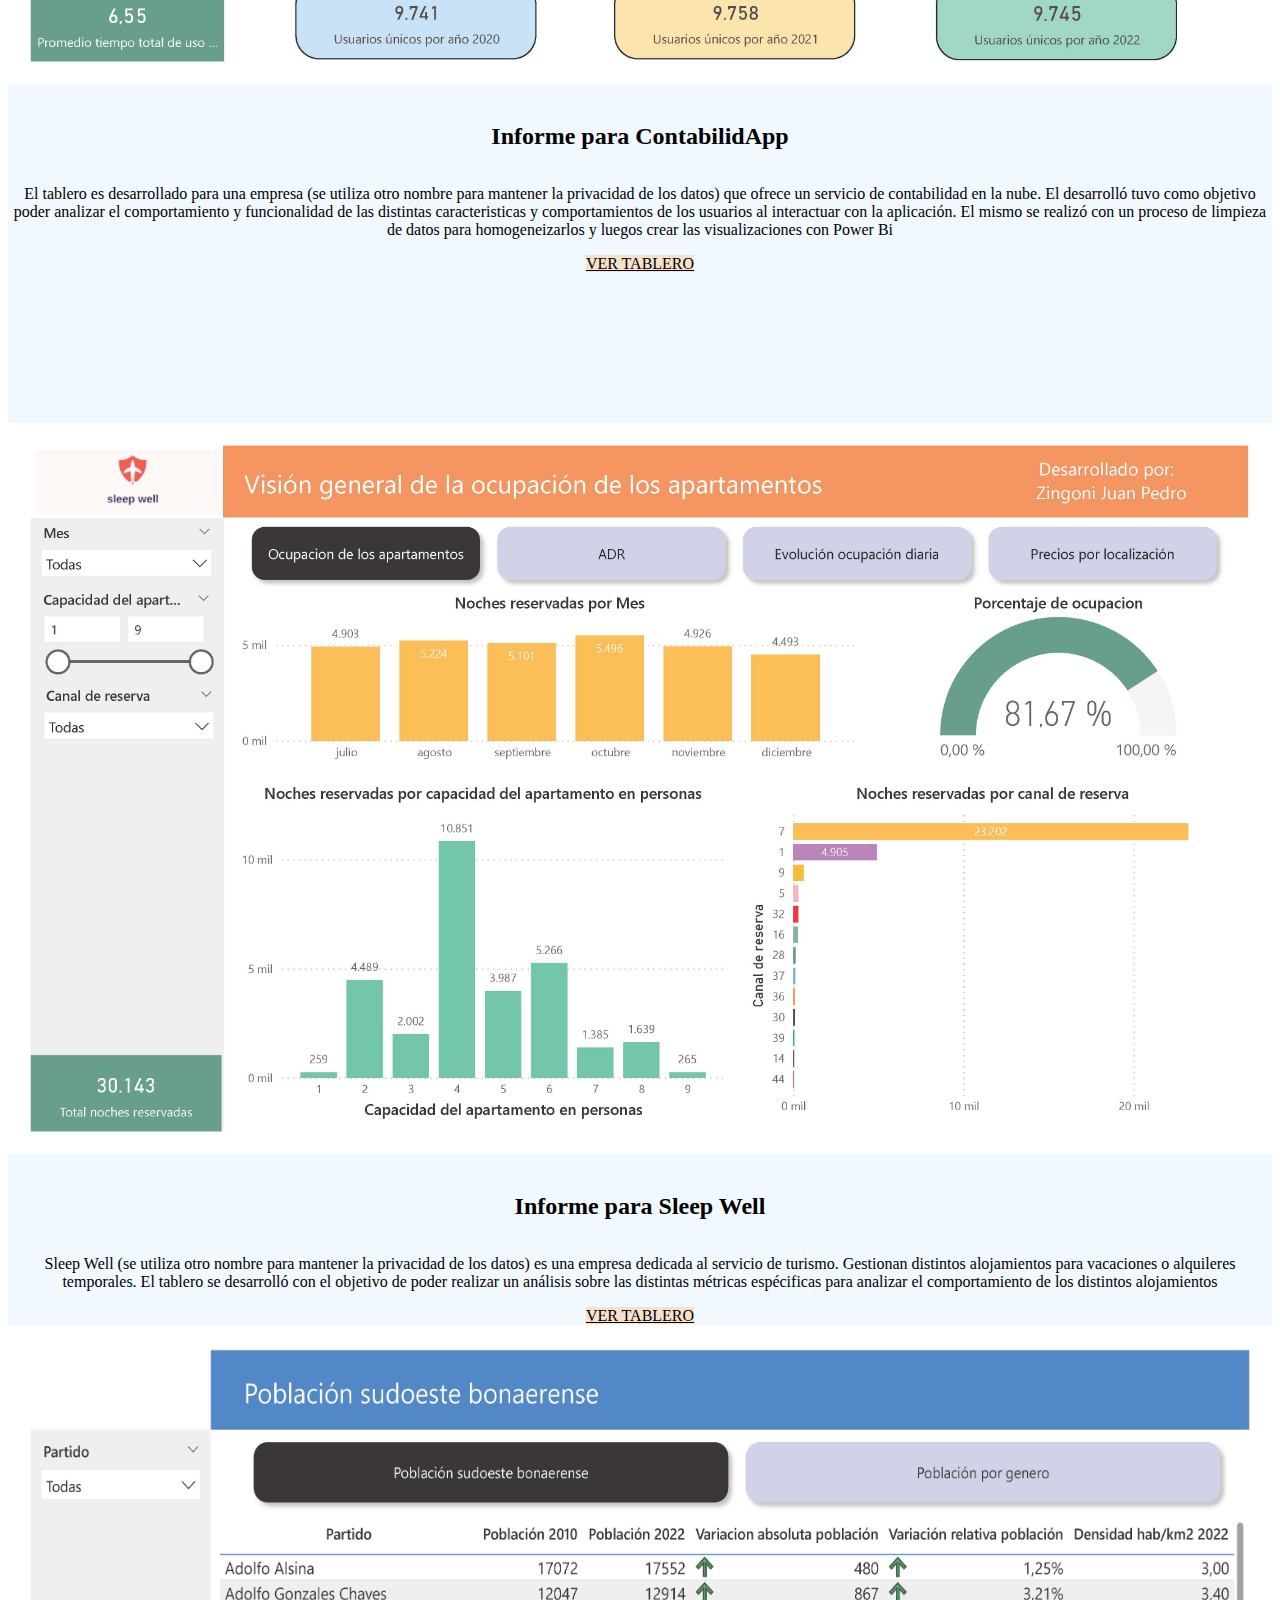
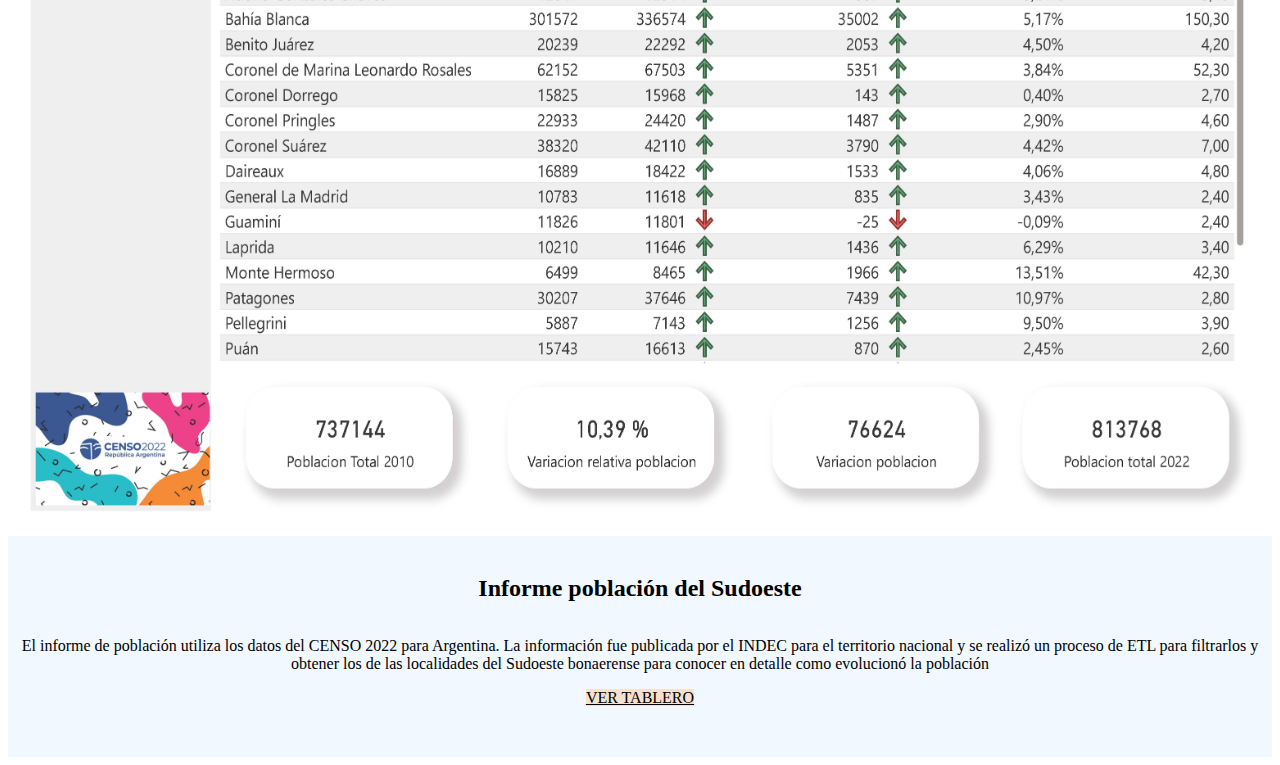
==== commit ab643482: "Se midifican tableros" ====
--- a/index_esp.html
+++ b/index_esp.html
@@ -105,7 +105,7 @@
                             <p>Contiene información para las campañas de Argentina desde 1969. El mismo combina dos bases de datos, una de donde se obtuvo la información relacionada a la estructura principal agricola y otra con las coordenadas de geolocalización de los lugares. Se realizó un proceso de ETL con python para obtener la información limpia y luego realizar el tablero en Power Bi</p>
                             <hr>
                             <a href="https://github.com/jpzingoni/ETL-para-datos-de-agricultura" class="btn btn-primary" target="_blank">CODIGO EN GITHUB</a>
-                            <a href="https://app.powerbi.com/view?r=eyJrIjoiYjM2OWFhYTktZmNjYS00YzhhLTg3ZDEtOGU4ZTc5Njc4MGZmIiwidCI6IjMyZjlmODNkLTA2ODMtNDVkMC1hZDE3LTdjMGI5MTNhZmNiOCJ9" target="_blank" class="btn btn-primary">VER TABLERO</a>
+                            <a href="https://infodash.org/tableros/sector-agropecuario/" target="_blank" class="btn btn-primary">VER TABLERO</a>
                         </div>
                     </div>
                 </div>
